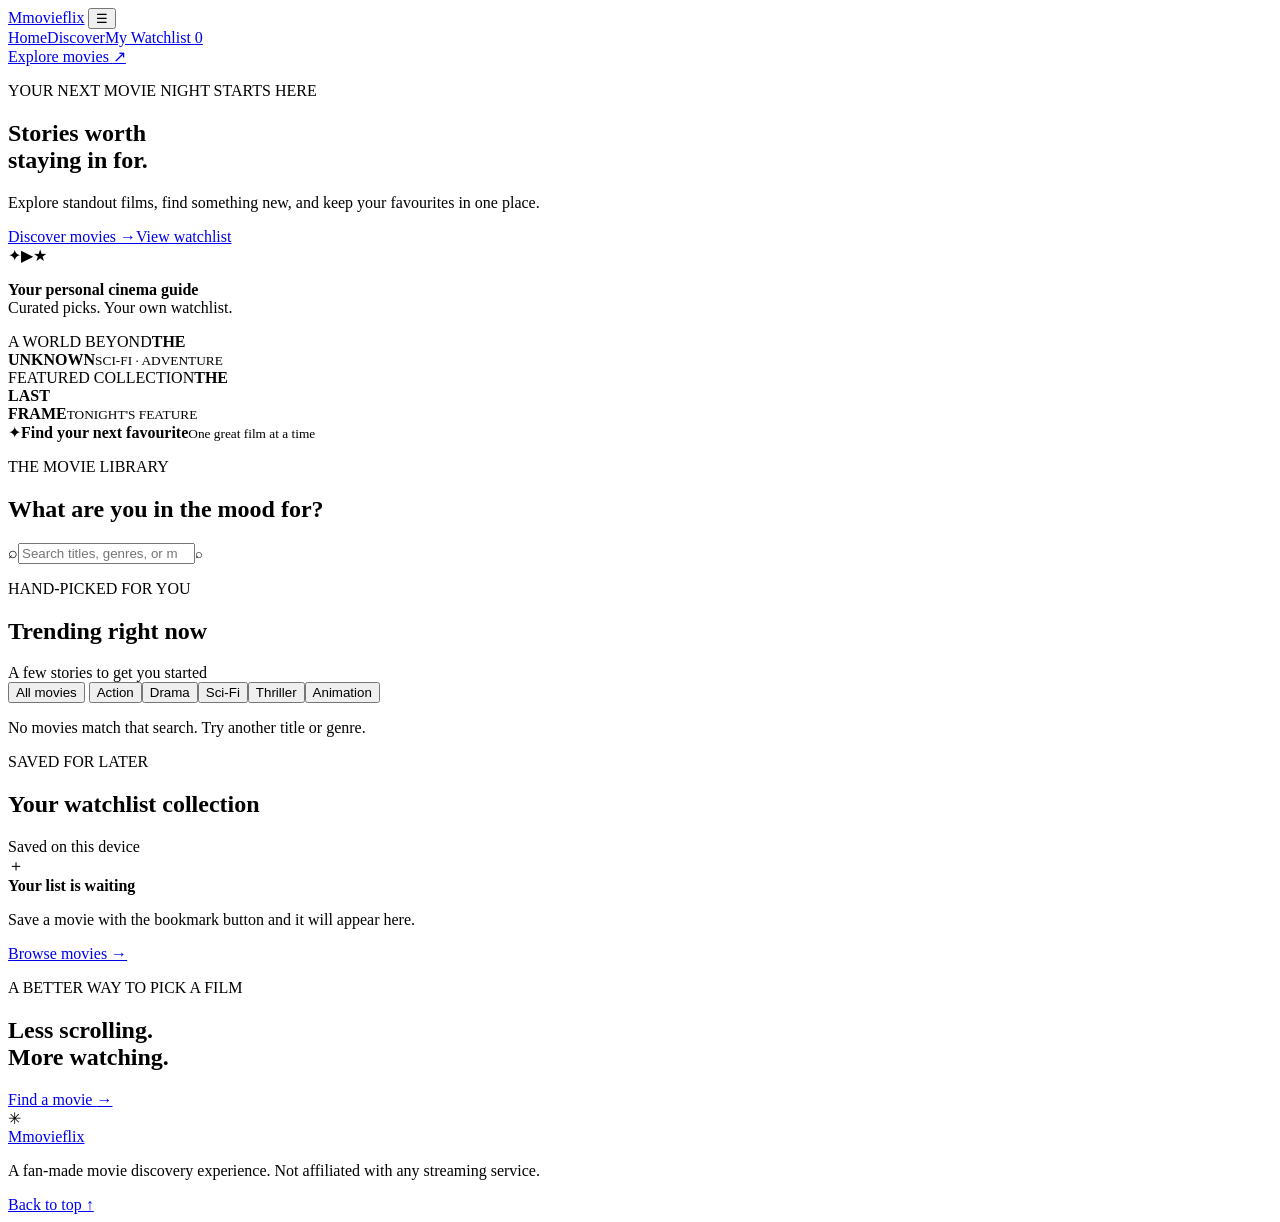
==== index.html @ 461f7dc5 "Build responsive MovieFlix discovery experience" ====
<!doctype html>
<html lang="en">
<head>
  <meta charset="utf-8">
  <meta name="viewport" content="width=device-width, initial-scale=1">
  <meta name="theme-color" content="#090b12">
  <meta name="description" content="Discover movies, explore what's trending, and build your personal watchlist with MovieFlix.">
  <title>MovieFlix — Find your next favourite</title>
  <link rel="preconnect" href="https://fonts.googleapis.com">
  <link rel="preconnect" href="https://fonts.gstatic.com" crossorigin>
  <link href="https://fonts.googleapis.com/css2?family=DM+Sans:wght@400;500;600;700;800&family=Space+Grotesk:wght@500;600;700&display=swap" rel="stylesheet">
  <link rel="stylesheet" href="styles.css">
  <script src="app.js" defer></script>
</head>
<body>
  <div class="ambient ambient-one"></div><div class="ambient ambient-two"></div>
  <header class="site-header">
    <a class="brand" href="#home" aria-label="MovieFlix home"><span class="brand-mark">M</span><span>movie<span class="brand-accent">flix</span></span></a>
    <button class="menu-toggle" id="menuToggle" aria-label="Open navigation" aria-expanded="false">☰</button>
    <nav class="main-nav" id="mainNav" aria-label="Main navigation">
      <a class="nav-link active" href="#home">Home</a><a class="nav-link" href="#trending">Discover</a><a class="nav-link" href="#watchlist">My Watchlist <span class="watch-count" id="watchCount">0</span></a>
    </nav>
    <a class="header-cta" href="#trending">Explore movies <span>↗</span></a>
  </header>

  <main id="home">
    <section class="hero">
      <div class="hero-copy">
        <p class="eyebrow"><span class="live-dot"></span> YOUR NEXT MOVIE NIGHT STARTS HERE</p>
        <h1>Stories worth<br><span class="gradient-text">staying in for.</span></h1>
        <p class="hero-description">Explore standout films, find something new, and keep your favourites in one place.</p>
        <div class="hero-actions"><a class="button button-primary" href="#trending">Discover movies <span>→</span></a><a class="button button-ghost" href="#watchlist">View watchlist</a></div>
        <div class="hero-meta"><div class="avatar-stack"><span>✦</span><span>▶</span><span>★</span></div><p><strong>Your personal cinema guide</strong><br><span>Curated picks. Your own watchlist.</span></p></div>
      </div>
      <div class="hero-art" aria-label="Cinema-inspired artwork">
        <div class="poster poster-back"><span class="poster-kicker">A WORLD BEYOND</span><strong>THE<br>UNKNOWN</strong><small>SCI-FI · ADVENTURE</small></div>
        <div class="poster poster-front"><span class="poster-kicker">FEATURED COLLECTION</span><strong>THE<br>LAST<br>FRAME</strong><small>TONIGHT'S FEATURE</small></div>
        <div class="floating-note"><span class="note-icon">✦</span><span><strong>Find your next favourite</strong><small>One great film at a time</small></span></div>
        <div class="art-orbit"></div>
      </div>
    </section>

    <section class="search-section" aria-label="Search movies">
      <div><p class="eyebrow">THE MOVIE LIBRARY</p><h2>What are you in the mood for?</h2></div>
      <label class="search-box"><span aria-hidden="true">⌕</span><input id="searchInput" type="search" placeholder="Search titles, genres, or moods..." autocomplete="off"><kbd>⌕</kbd></label>
    </section>

    <section class="section-block" id="trending">
      <div class="section-heading"><div><p class="eyebrow">HAND-PICKED FOR YOU</p><h2>Trending <span class="heading-muted">right now</span></h2></div><span class="section-caption">A few stories to get you started</span></div>
      <div class="filter-row" id="filterRow" aria-label="Filter by genre">
        <button class="filter-chip selected" data-genre="All">All movies</button>
        <button class="filter-chip" data-genre="Action">Action</button><button class="filter-chip" data-genre="Drama">Drama</button><button class="filter-chip" data-genre="Sci-Fi">Sci-Fi</button><button class="filter-chip" data-genre="Thriller">Thriller</button><button class="filter-chip" data-genre="Animation">Animation</button>
      </div>
      <div class="movie-grid" id="movieGrid" aria-live="polite"></div>
      <p class="empty-state hidden" id="emptyState">No movies match that search. Try another title or genre.</p>
    </section>

    <section class="watchlist-section" id="watchlist">
      <div class="section-heading"><div><p class="eyebrow">SAVED FOR LATER</p><h2>Your watchlist <span class="heading-muted">collection</span></h2></div><span class="section-caption">Saved on this device</span></div>
      <div class="watchlist-content" id="watchlistContent"><div class="watchlist-empty"><span>＋</span><div><strong>Your list is waiting</strong><p>Save a movie with the bookmark button and it will appear here.</p></div><a href="#trending">Browse movies →</a></div></div>
    </section>

    <section class="bottom-banner"><div><p class="eyebrow">A BETTER WAY TO PICK A FILM</p><h2>Less scrolling.<br><span class="gradient-text">More watching.</span></h2></div><a class="button button-primary" href="#trending">Find a movie <span>→</span></a><div class="banner-star">✳</div></section>
  </main>

  <footer class="site-footer"><a class="brand footer-brand" href="#home"><span class="brand-mark">M</span><span>movie<span class="brand-accent">flix</span></span></a><p>A fan-made movie discovery experience. Not affiliated with any streaming service.</p><a href="#home" class="back-top">Back to top ↑</a></footer>

  <dialog class="movie-dialog" id="movieDialog" aria-labelledby="dialogTitle"><button class="dialog-close" id="dialogClose" aria-label="Close details">×</button><div id="dialogContent"></div></dialog>
  <div class="toast" id="toast" role="status" aria-live="polite"></div>
</body>
</html>
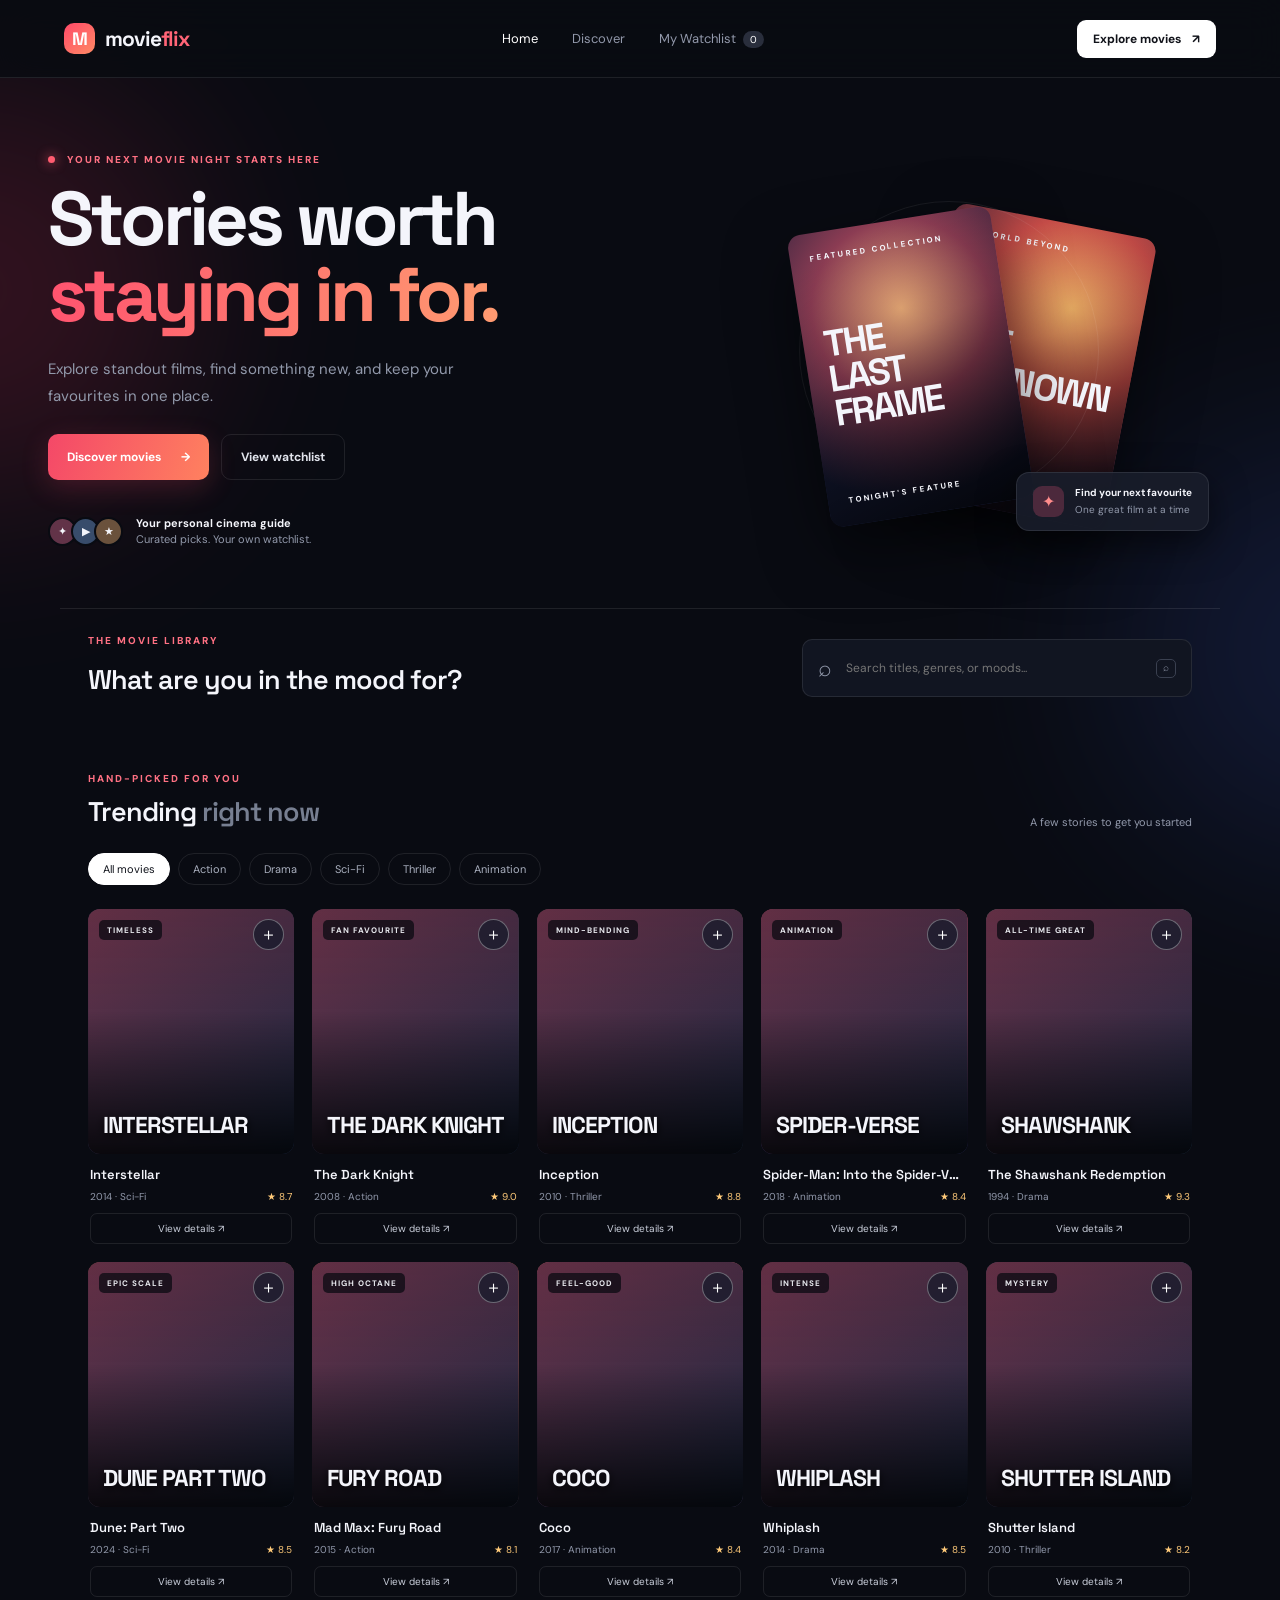
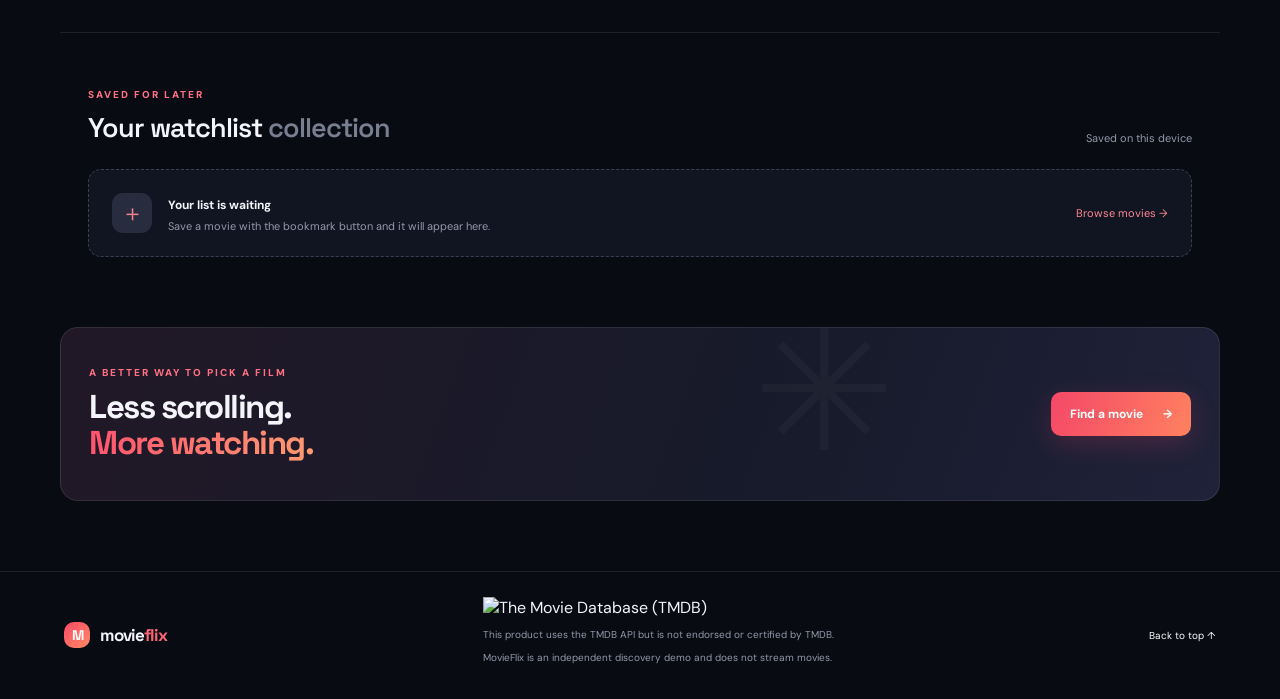
==== commit 5c298c45: "Add required TMDB credits and logo" ====
--- a/index.html
+++ b/index.html
@@ -63,7 +63,7 @@
     <section class="bottom-banner"><div><p class="eyebrow">A BETTER WAY TO PICK A FILM</p><h2>Less scrolling.<br><span class="gradient-text">More watching.</span></h2></div><a class="button button-primary" href="#trending">Find a movie <span>→</span></a><div class="banner-star">✳</div></section>
   </main>
 
-  <footer class="site-footer"><a class="brand footer-brand" href="#home"><span class="brand-mark">M</span><span>movie<span class="brand-accent">flix</span></span></a><p>A fan-made movie discovery experience. Not affiliated with any streaming service.</p><a href="#home" class="back-top">Back to top ↑</a></footer>
+  <footer class="site-footer"><a class="brand footer-brand" href="#home"><span class="brand-mark">M</span><span>movie<span class="brand-accent">flix</span></span></a><div class="credits" id="credits"><a href="https://www.themoviedb.org/" target="_blank" rel="noreferrer"><img class="tmdb-logo" src="https://www.themoviedb.org/assets/2/v4/logos/stacked-green.svg" alt="The Movie Database (TMDB)"></a><p>This product uses the TMDB API but is not endorsed or certified by TMDB.</p><p>MovieFlix is an independent discovery demo and does not stream movies.</p></div><a href="#home" class="back-top">Back to top ↑</a></footer>
 
   <dialog class="movie-dialog" id="movieDialog" aria-labelledby="dialogTitle"><button class="dialog-close" id="dialogClose" aria-label="Close details">×</button><div id="dialogContent"></div></dialog>
   <div class="toast" id="toast" role="status" aria-live="polite"></div>
--- a/styles.css
+++ b/styles.css
@@ -0,0 +1,3 @@
+:root{color-scheme:dark;--bg:#090b12;--panel:#111521;--panel2:#171c2a;--text:#f4f5fb;--muted:#9299ab;--line:rgba(255,255,255,.09);--accent:#ff4968;--accent2:#ff8a65;--radius:20px}*{box-sizing:border-box}html{scroll-behavior:smooth;scroll-padding-top:95px}body{margin:0;background:var(--bg);color:var(--text);font-family:"DM Sans",sans-serif;overflow-x:hidden}a{color:inherit;text-decoration:none}button,input{font:inherit}.ambient{position:absolute;z-index:-1;pointer-events:none;filter:blur(100px);opacity:.18;border-radius:50%}.ambient-one{width:420px;height:420px;background:#ed345c;top:80px;left:-230px}.ambient-two{width:420px;height:420px;background:#3957c8;top:440px;right:-260px}.site-header{height:78px;padding:0 max(5vw,24px);display:flex;align-items:center;justify-content:space-between;border-bottom:1px solid var(--line);background:rgba(9,11,18,.82);backdrop-filter:blur(18px);position:sticky;top:0;z-index:20}.brand{display:flex;align-items:center;gap:10px;font:700 21px "Space Grotesk",sans-serif;letter-spacing:-1px}.brand-mark{width:31px;height:31px;display:grid;place-items:center;background:linear-gradient(140deg,var(--accent),var(--accent2));border-radius:10px;color:#fff;font-size:18px}.brand-accent{color:#ff6577}.main-nav{display:flex;gap:34px;align-items:center}.nav-link{font-size:13px;color:var(--muted);transition:.2s}.nav-link:hover,.nav-link.active{color:#fff}.watch-count{background:#292e3c;color:#fff;border-radius:20px;padding:2px 7px;margin-left:4px;font-size:10px}.header-cta{font-size:12px;font-weight:700;background:#fff;color:#11131a;padding:11px 16px;border-radius:9px}.header-cta span{margin-left:8px}.menu-toggle{display:none;background:none;border:0;color:#fff;font-size:24px}.hero{max-width:1240px;margin:auto;min-height:530px;padding:75px 28px 60px;display:grid;grid-template-columns:1fr 1fr;align-items:center;gap:50px}.eyebrow{font-size:10px;letter-spacing:2px;font-weight:800;color:#ff7183;margin:0 0 15px}.live-dot{display:inline-block;width:7px;height:7px;border-radius:50%;background:#ff5c70;margin-right:8px;box-shadow:0 0 12px #ff5c70}.hero h1{font:700 clamp(48px,6vw,76px)/.99 "Space Grotesk",sans-serif;letter-spacing:-4px;margin:0}.gradient-text{background:linear-gradient(100deg,#ff526f,#ff9b70);-webkit-background-clip:text;background-clip:text;color:transparent}.hero-description{color:var(--muted);font-size:15px;line-height:1.8;max-width:440px;margin:24px 0}.hero-actions{display:flex;gap:12px;flex-wrap:wrap}.button{display:inline-flex;align-items:center;gap:20px;padding:14px 19px;border-radius:10px;font-size:12px;font-weight:700;transition:transform .2s,filter .2s}.button:hover{transform:translateY(-2px);filter:brightness(1.08)}.button-primary{background:linear-gradient(110deg,#f44868,#ff815f);color:white;box-shadow:0 8px 28px rgba(244,72,104,.2)}.button-ghost{border:1px solid var(--line);color:#e2e5ed}.hero-meta{display:flex;align-items:center;gap:13px;margin-top:35px}.avatar-stack{display:flex}.avatar-stack span{width:29px;height:29px;border:2px solid var(--bg);border-radius:50%;display:grid;place-items:center;margin-left:-6px;background:#262d43;font-size:11px}.avatar-stack span:first-child{margin-left:0;background:#623348}.avatar-stack span:nth-child(2){background:#384c6b}.avatar-stack span:nth-child(3){background:#6a513c}.hero-meta p{font-size:11px;line-height:1.5;margin:0}.hero-meta strong{font-size:11px}.hero-meta p span{color:var(--muted)}.hero-art{height:370px;position:relative;display:flex;align-items:center;justify-content:center}.poster{position:absolute;width:205px;height:295px;border-radius:13px;display:flex;flex-direction:column;justify-content:space-between;padding:20px;box-shadow:0 25px 65px rgba(0,0,0,.55);overflow:hidden}.poster:after{content:"";position:absolute;inset:0;background:linear-gradient(160deg,transparent 10%,rgba(0,0,0,.15) 42%,rgba(0,0,0,.8));z-index:0}.poster>*{position:relative;z-index:1}.poster strong{font:700 37px/.95 "Space Grotesk",sans-serif;letter-spacing:-2px}.poster-kicker,.poster small{font-size:8px;letter-spacing:2px;font-weight:800}.poster-back{transform:rotate(11deg) translate(82px,0);background:radial-gradient(circle at 65% 28%,#ffbd6d,#c64c48 36%,#291d38 78%)}.poster-front{transform:rotate(-9deg) translate(-40px,10px);background:radial-gradient(circle at 50% 30%,#f5b37d,#8b3c53 39%,#151b37 82%);z-index:2}.floating-note{position:absolute;z-index:4;bottom:5px;right:4%;display:flex;align-items:center;gap:11px;padding:13px 16px;background:rgba(25,29,43,.9);border:1px solid var(--line);border-radius:13px;box-shadow:0 12px 35px #0008}.note-icon{width:31px;height:31px;display:grid;place-items:center;border-radius:9px;background:#4c293c;color:#ff8c8c}.floating-note strong,.floating-note small{display:block;font-size:10px}.floating-note small{color:var(--muted);margin-top:4px}.art-orbit{position:absolute;width:300px;height:300px;border:1px solid rgba(255,255,255,.07);border-radius:50%}.search-section,.section-block,.watchlist-section,.bottom-banner{max-width:1160px;margin:0 auto;padding-left:28px;padding-right:28px}.search-section{padding-top:25px;padding-bottom:32px;border-top:1px solid var(--line);display:flex;align-items:end;justify-content:space-between;gap:25px}.search-section h2,.section-heading h2{font:600 27px "Space Grotesk",sans-serif;letter-spacing:-1px;margin:0}.search-box{width:min(390px,100%);display:flex;align-items:center;gap:12px;padding:13px 15px;background:var(--panel);border:1px solid var(--line);border-radius:10px;color:var(--muted)}.search-box>span{font-size:23px}.search-box input{width:100%;border:0;outline:0;background:transparent;color:#fff;font-size:12px}.search-box kbd{font-size:10px;border:1px solid #3a4050;border-radius:5px;padding:3px 6px}.section-block,.watchlist-section{padding-top:43px;padding-bottom:35px}.section-heading{display:flex;justify-content:space-between;align-items:end;gap:20px}.section-heading .eyebrow{margin-bottom:9px}.heading-muted{color:#777f91}.section-caption{font-size:11px;color:var(--muted)}.filter-row{display:flex;gap:8px;flex-wrap:wrap;margin:24px 0}.filter-chip{border:1px solid var(--line);background:transparent;color:#aab0bf;border-radius:30px;padding:8px 14px;font-size:11px;cursor:pointer;transition:.2s}.filter-chip:hover,.filter-chip.selected{background:#fff;color:#10131b;border-color:#fff}.movie-grid{display:grid;grid-template-columns:repeat(5,minmax(0,1fr));gap:18px}.movie-card{min-width:0;cursor:pointer}.movie-poster{height:245px;position:relative;overflow:hidden;border-radius:12px;background:var(--poster-bg,#252b40);isolation:isolate}.movie-poster:before{content:"";position:absolute;inset:0;background:var(--poster-image,linear-gradient(145deg,#6b334a,#18263f));background-size:cover;background-position:center;transition:transform .5s;z-index:-1}.movie-card:hover .movie-poster:before{transform:scale(1.06)}.movie-poster:after{content:"";position:absolute;inset:0;background:linear-gradient(180deg,rgba(0,0,0,.08),transparent 42%,rgba(0,0,0,.8))}.poster-tag{position:absolute;top:11px;left:11px;background:rgba(8,10,17,.72);backdrop-filter:blur(8px);padding:5px 8px;border-radius:5px;font-size:8px;font-weight:800;letter-spacing:1px}.save-button{position:absolute;right:10px;top:10px;width:31px;height:31px;border-radius:50%;border:1px solid #ffffff55;background:#111827aa;color:#fff;font-size:17px;cursor:pointer;z-index:2}.save-button.saved{background:#ff526f;border-color:#ff526f}.poster-title-art{position:absolute;left:15px;right:12px;bottom:17px;z-index:1;font:700 23px/.98 "Space Grotesk",sans-serif;letter-spacing:-1px;text-shadow:0 2px 8px #000}.movie-info{padding:12px 2px 0}.movie-info h3{font:600 13px "Space Grotesk",sans-serif;margin:0 0 7px;white-space:nowrap;overflow:hidden;text-overflow:ellipsis}.movie-sub{display:flex;justify-content:space-between;color:var(--muted);font-size:10px}.movie-rating{color:#ffca79}.card-open{display:block;width:100%;margin-top:10px;border:1px solid var(--line);border-radius:7px;background:transparent;color:#cbd0dc;padding:8px;font-size:10px;cursor:pointer}.card-open:hover{border-color:#ff7183;color:#fff}.empty-state{text-align:center;color:var(--muted);padding:35px}.hidden{display:none!important}.watchlist-section{padding-top:55px;padding-bottom:65px;border-top:1px solid var(--line)}.watchlist-content{margin-top:24px}.watchlist-empty{display:flex;align-items:center;gap:16px;padding:23px;background:var(--panel);border:1px dashed #3a4050;border-radius:13px}.watchlist-empty>span{width:40px;height:40px;border-radius:11px;background:#272d3e;display:grid;place-items:center;font-size:23px;color:#ff8190}.watchlist-empty strong{font-size:12px}.watchlist-empty p{font-size:11px;color:var(--muted);margin:5px 0 0}.watchlist-empty a{margin-left:auto;font-size:11px;color:#ff8794}.watchlist-grid{display:grid;grid-template-columns:repeat(5,minmax(0,1fr));gap:18px}.bottom-banner{margin-top:5px;margin-bottom:70px;padding-top:38px;padding-bottom:38px;background:linear-gradient(110deg,#211827,#171b2b 65%,#20223a);border:1px solid var(--line);border-radius:18px;display:flex;align-items:center;justify-content:space-between;position:relative;overflow:hidden}.bottom-banner h2{font:700 33px/1.1 "Space Grotesk",sans-serif;letter-spacing:-1.5px;margin:0}.bottom-banner .eyebrow{margin-bottom:10px}.banner-star{position:absolute;font-size:170px;color:#ffffff08;right:28%;top:-47px;pointer-events:none}.site-footer{border-top:1px solid var(--line);padding:25px max(5vw,24px);display:flex;align-items:center;justify-content:space-between;gap:20px}.footer-brand{font-size:17px}.footer-brand .brand-mark{width:26px;height:26px;font-size:14px}.site-footer p,.back-top{font-size:10px;color:var(--muted)}.back-top{color:#fff}.movie-dialog{width:min(560px,calc(100% - 30px));border:1px solid #ffffff20;border-radius:18px;background:#141927;color:#fff;padding:0;box-shadow:0 30px 100px #000b}.movie-dialog::backdrop{background:#03050bd9;backdrop-filter:blur(6px)}.dialog-close{position:absolute;right:14px;top:12px;border:0;background:#0008;color:#fff;width:32px;height:32px;border-radius:50%;font-size:22px;cursor:pointer;z-index:2}.dialog-hero{min-height:220px;padding:30px;display:flex;flex-direction:column;justify-content:end;background:linear-gradient(0deg,#141927,transparent 95%),var(--dialog-bg);background-size:cover;background-position:center}.dialog-hero h2{font:700 36px "Space Grotesk",sans-serif;margin:8px 0}.dialog-body{padding:0 30px 28px}.dialog-body p{color:#aeb4c3;font-size:13px;line-height:1.7}.dialog-actions{display:flex;gap:10px;flex-wrap:wrap;margin-top:18px}.toast{position:fixed;bottom:25px;left:50%;transform:translate(-50%,20px);opacity:0;pointer-events:none;background:#f4f5fb;color:#10131b;padding:11px 17px;border-radius:9px;font-size:11px;font-weight:700;transition:.25s;z-index:50}.toast.show{opacity:1;transform:translate(-50%,0)}:focus-visible{outline:2px solid #ff7183;outline-offset:3px}
+@media(max-width:900px){.hero{gap:15px}.movie-grid,.watchlist-grid{grid-template-columns:repeat(3,minmax(0,1fr))}.movie-poster{height:260px}.hero-art{transform:scale(.88)}}@media(max-width:650px){.site-header{height:66px;padding:0 18px}.menu-toggle{display:block;margin-left:auto;margin-right:15px}.main-nav{display:none;position:absolute;top:65px;left:0;right:0;padding:18px 22px;background:#10141f;border-bottom:1px solid var(--line);flex-direction:column;align-items:flex-start;gap:18px}.main-nav.open{display:flex}.header-cta{font-size:10px;padding:10px}.hero{padding:55px 22px 35px;grid-template-columns:1fr;gap:0}.hero h1{font-size:55px}.hero-art{height:320px;transform:scale(.88);margin-top:10px}.search-section{align-items:stretch;flex-direction:column;padding:25px 22px}.search-section h2,.section-heading h2{font-size:23px}.search-box{width:100%}.section-block,.watchlist-section{padding-left:22px;padding-right:22px}.section-heading{align-items:flex-start;flex-direction:column;gap:8px}.movie-grid,.watchlist-grid{grid-template-columns:repeat(2,minmax(0,1fr));gap:13px}.movie-poster{height:235px}.poster-title-art{font-size:20px}.filter-row{gap:6px}.filter-chip{padding:7px 11px}.watchlist-empty{align-items:flex-start;flex-wrap:wrap}.watchlist-empty a{margin-left:56px}.bottom-banner{margin-left:16px;margin-right:16px;padding:25px;align-items:flex-start;flex-direction:column;gap:22px}.bottom-banner h2{font-size:29px}.site-footer{padding:22px;flex-wrap:wrap}.site-footer p{order:3;width:100%;line-height:1.6}.dialog-hero{min-height:190px}.dialog-body{padding:0 22px 24px}}@media(max-width:380px){.movie-poster{height:195px}.movie-info h3{font-size:12px}.hero h1{font-size:48px}}
+@media(prefers-reduced-motion:reduce){*,*::before,*::after{scroll-behavior:auto!important;transition:none!important;animation:none!important}}
